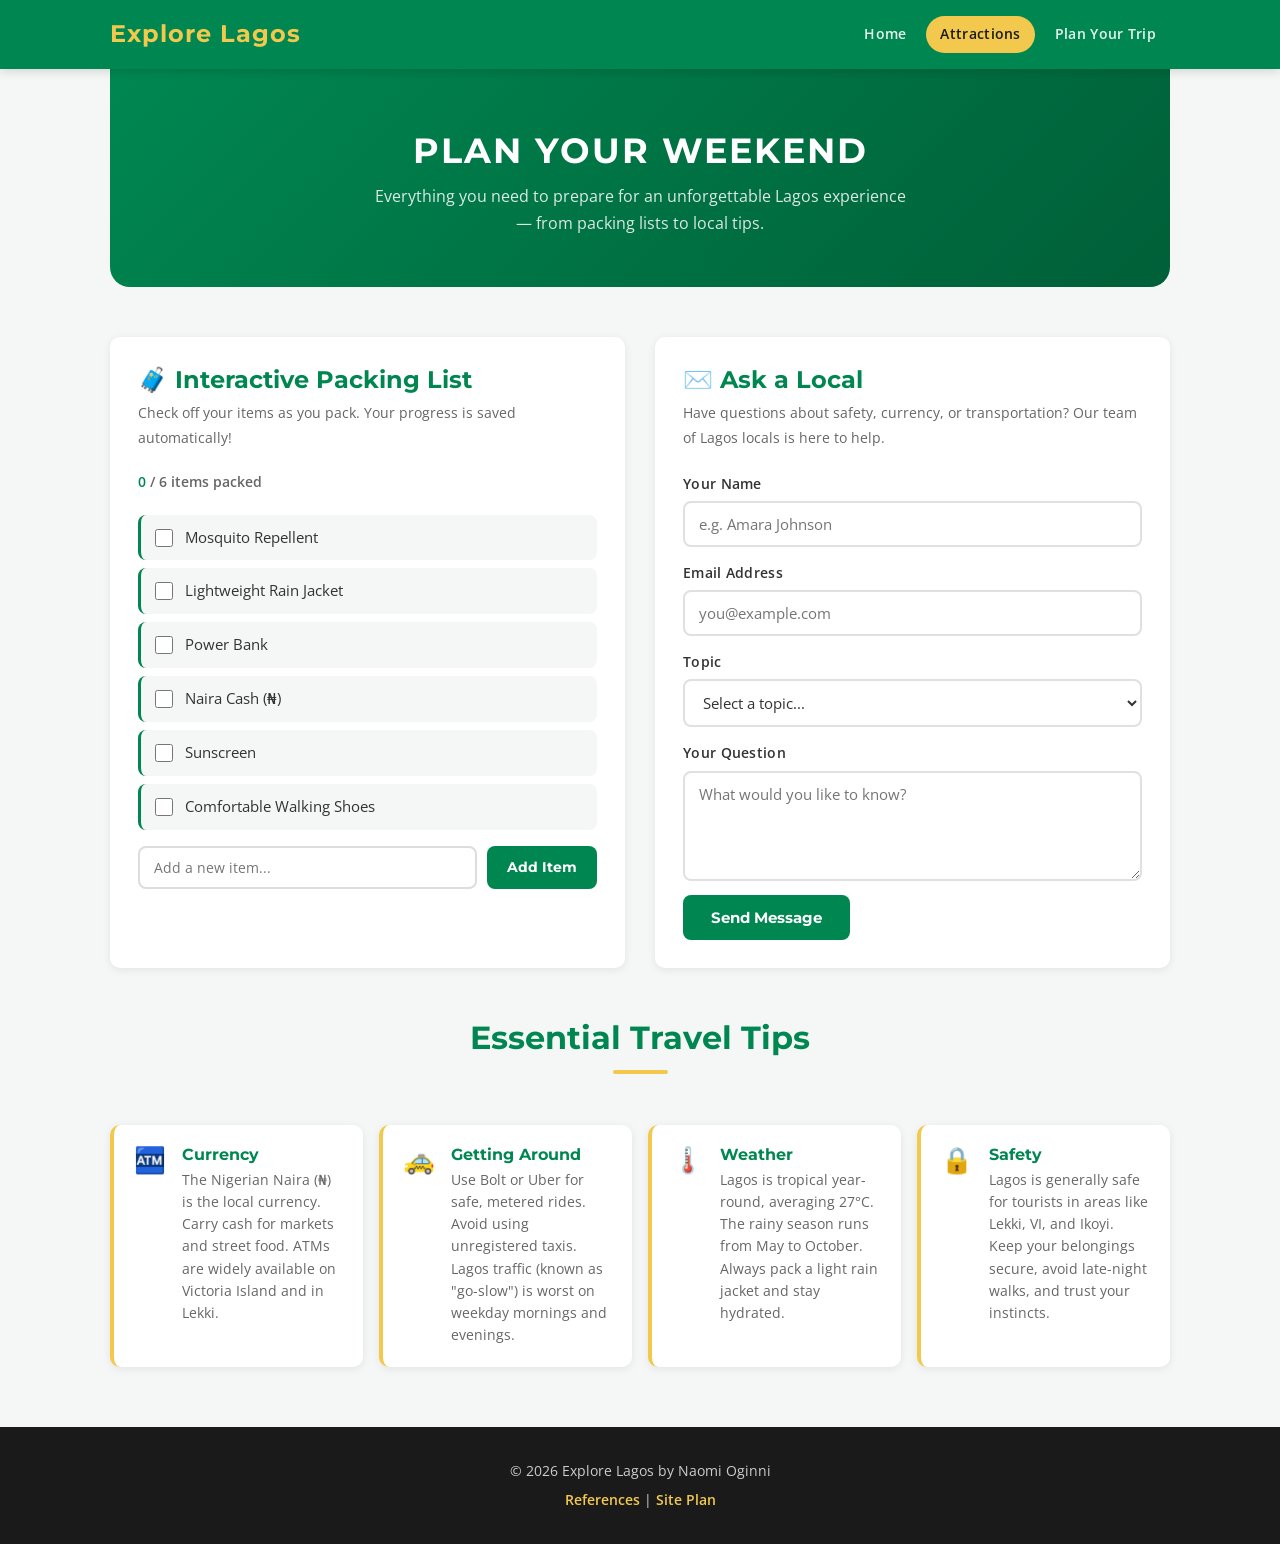
==== attractions.html @ 69f765e3 "project" ====
<!DOCTYPE html>
<html lang="en">
<head>
    <meta charset="UTF-8">
    <meta name="viewport" content="width=device-width, initial-scale=1.0">
    <meta name="description" content="Plan your weekend trip to Lagos, Nigeria. Use our interactive packing list, travel tips, and contact form to prepare your perfect itinerary.">
    <meta name="author" content="Naomi Oginni">
    <title>Explore Lagos | Plan Your Trip</title>
    <link rel="preconnect" href="https://fonts.googleapis.com">
    <link rel="preconnect" href="https://fonts.gstatic.com" crossorigin>
    <link href="https://fonts.googleapis.com/css2?family=Montserrat:wght@700&family=Open+Sans:wght@400;600&display=swap" rel="stylesheet">
    <link rel="stylesheet" href="styles/project.css">
    <script src="scripts/project.js" defer></script>
</head>
<body>

    <a href="#main-content" class="skip-link">Skip to main content</a>

    <header>
        <nav aria-label="Main navigation">
            <div class="logo" aria-label="Explore Lagos">Explore Lagos</div>
            <div class="links">
                <a href="project.html">Home</a>
                <a href="attractions.html">Attractions</a>
                <a href="planning.html">Plan Your Trip</a>
            </div>
        </nav>
    </header>

    <main id="main-content">

        <!-- Page Header -->
        <div class="page-header">
            <h1>Plan Your Weekend</h1>
            <p>Everything you need to prepare for an unforgettable Lagos experience — from packing lists to local tips.</p>
        </div>

        <!-- Packing Widget + Contact Form -->
        <div class="planning-grid">

            <!-- JavaScript Interactive Widget -->
            <section class="js-widget" aria-labelledby="packing-title">
                <h2 id="packing-title">🧳 Interactive Packing List</h2>
                <p>Check off your items as you pack. Your progress is saved automatically!</p>
                <p class="packing-progress" aria-live="polite"><span>0</span> / 0 items packed</p>

                <div id="packing-list" role="list">
                    <!-- JavaScript renders items here -->
                </div>

                <div class="add-item-row">
                    <input 
                        type="text" 
                        id="new-item" 
                        placeholder="Add a new item..."
                        aria-label="New packing list item">
                    <button id="add-btn" type="button">Add Item</button>
                </div>
            </section>

            <!-- Contact Form -->
            <section class="form-container" aria-labelledby="form-title">
                <h2 id="form-title">✉️ Ask a Local</h2>
                <p>Have questions about safety, currency, or transportation? Our team of Lagos locals is here to help.</p>

                <div class="form-success" role="alert" aria-live="polite"></div>

                <form action="#" method="get" novalidate>
                    <label for="name">Your Name</label>
                    <input 
                        type="text" 
                        id="name" 
                        name="name" 
                        placeholder="e.g. Amara Johnson"
                        autocomplete="name"
                        required>

                    <label for="email">Email Address</label>
                    <input 
                        type="email" 
                        id="email" 
                        name="email" 
                        placeholder="you@example.com"
                        autocomplete="email"
                        required>

                    <label for="topic">Topic</label>
                    <select id="topic" name="topic">
                        <option value="">Select a topic...</option>
                        <option value="safety">Safety &amp; Travel Tips</option>
                        <option value="transport">Getting Around Lagos</option>
                        <option value="currency">Currency &amp; Payment</option>
                        <option value="food">Food Recommendations</option>
                        <option value="other">Other</option>
                    </select>

                    <label for="message">Your Question</label>
                    <textarea 
                        id="message" 
                        name="message" 
                        rows="4" 
                        placeholder="What would you like to know?"
                        required></textarea>

                    <button type="submit">Send Message</button>
                </form>
            </section>

        </div>

        <!-- Travel Tips -->
        <section class="tips-section" aria-labelledby="tips-title">
            <h2 class="section-title" id="tips-title">Essential Travel Tips</h2>
            <div class="tips-grid">
                <div class="tip-card">
                    <span class="tip-icon" aria-hidden="true">🏧</span>
                    <div>
                        <h3>Currency</h3>
                        <p>The Nigerian Naira (₦) is the local currency. Carry cash for markets and street food. ATMs are widely available on Victoria Island and in Lekki.</p>
                    </div>
                </div>
                <div class="tip-card">
                    <span class="tip-icon" aria-hidden="true">🚕</span>
                    <div>
                        <h3>Getting Around</h3>
                        <p>Use Bolt or Uber for safe, metered rides. Avoid using unregistered taxis. Lagos traffic (known as "go-slow") is worst on weekday mornings and evenings.</p>
                    </div>
                </div>
                <div class="tip-card">
                    <span class="tip-icon" aria-hidden="true">🌡️</span>
                    <div>
                        <h3>Weather</h3>
                        <p>Lagos is tropical year-round, averaging 27°C. The rainy season runs from May to October. Always pack a light rain jacket and stay hydrated.</p>
                    </div>
                </div>
                <div class="tip-card">
                    <span class="tip-icon" aria-hidden="true">🔒</span>
                    <div>
                        <h3>Safety</h3>
                        <p>Lagos is generally safe for tourists in areas like Lekki, VI, and Ikoyi. Keep your belongings secure, avoid late-night walks, and trust your instincts.</p>
                    </div>
                </div>
            </div>
        </section>

    </main>

    <footer>
        <p>&copy; 2026 Explore Lagos by Naomi Oginni</p>
        <p>
            <a href="references.html">References</a> | 
            <a href="siteplan.html">Site Plan</a>
        </p>
    </footer>

</body>
</html>
---- styles/project.css ----
/* project.css - Explore Lagos */

/* ===========================
   CSS Custom Properties
   =========================== */
:root {
    --primary:   #008751;  /* Nigerian Green */
    --secondary: #F2C94C;  /* Sunny Gold */
    --bg:        #F4F7F6;
    --text:      #333333;
    --card-bg:   #FFFFFF;
    --dark:      #1a1a1a;
    --muted:     #666666;
    --radius:    10px;
    --shadow-sm: 0 2px 8px rgba(0,0,0,0.08);
    --shadow-md: 0 6px 20px rgba(0,0,0,0.12);
    --shadow-lg: 0 12px 35px rgba(0,0,0,0.18);
    --transition: 0.3s ease;
}

/* ===========================
   Reset & Base
   =========================== */
*, *::before, *::after {
    box-sizing: border-box;
    margin: 0;
    padding: 0;
}

html {
    scroll-behavior: smooth;
}

body {
    font-family: 'Open Sans', sans-serif;
    background-color: var(--bg);
    color: var(--text);
    line-height: 1.7;
    font-size: 1rem;
}

img {
    max-width: 100%;
    display: block;
}

h1, h2, h3, h4 {
    font-family: 'Montserrat', sans-serif;
    color: var(--primary);
    line-height: 1.25;
}

a {
    color: var(--primary);
    text-decoration: none;
    transition: color var(--transition);
}

a:focus-visible {
    outline: 3px solid var(--secondary);
    outline-offset: 3px;
    border-radius: 3px;
}

/* ===========================
   Skip Link (Accessibility)
   =========================== */
.skip-link {
    position: absolute;
    top: -100%;
    left: 1rem;
    background: var(--secondary);
    color: var(--dark);
    padding: 0.5rem 1rem;
    border-radius: var(--radius);
    font-weight: 700;
    z-index: 9999;
    transition: top 0.2s;
}

.skip-link:focus {
    top: 1rem;
}

/* ===========================
   Header & Navigation
   =========================== */
header {
    background-color: var(--primary);
    box-shadow: 0 2px 10px rgba(0,0,0,0.15);
    position: sticky;
    top: 0;
    z-index: 100;
}

nav {
    display: flex;
    flex-direction: column;
    align-items: center;
    max-width: 1100px;
    margin: 0 auto;
    padding: 14px 20px;
    gap: 10px;
}

.logo {
    font-family: 'Montserrat', sans-serif;
    font-size: 1.5rem;
    font-weight: 700;
    color: var(--secondary);
    letter-spacing: 1px;
}

.links {
    display: flex;
    gap: 6px;
    flex-wrap: wrap;
    justify-content: center;
}

.links a {
    color: rgba(255,255,255,0.9);
    font-weight: 600;
    font-size: 0.9rem;
    padding: 6px 14px;
    border-radius: 20px;
    transition: background-color var(--transition), color var(--transition);
    letter-spacing: 0.3px;
}

.links a:hover,
.links a.active {
    background-color: var(--secondary);
    color: var(--dark);
}

/* ===========================
   Main Container
   =========================== */
main {
    max-width: 1100px;
    margin: 0 auto;
    padding: 0 20px 60px;
}

/* ===========================
   Hero Section
   =========================== */
@keyframes floatOrb {
    0%, 100% { transform: translateY(0) scale(1); }
    50%       { transform: translateY(-18px) scale(1.04); }
}

@keyframes fadeSlideUp {
    from { opacity: 0; transform: translateY(28px); }
    to   { opacity: 1; transform: translateY(0); }
}

@keyframes shimmer {
    0%   { background-position: -400px 0; }
    100% { background-position: 400px 0; }
}

.hero {
    background: linear-gradient(145deg, #005c36 0%, #008751 40%, #006b42 70%, #004d28 100%);
    color: white;
    text-align: center;
    padding: 110px 20px 100px;
    border-radius: 0 0 24px 24px;
    margin-bottom: 60px;
    position: relative;
    overflow: hidden;
}

/* Decorative floating orbs */
.hero::before {
    content: "";
    position: absolute;
    top: -60px;
    left: -80px;
    width: 320px;
    height: 320px;
    border-radius: 50%;
    background: radial-gradient(circle, rgba(242,201,76,0.18) 0%, transparent 70%);
    animation: floatOrb 7s ease-in-out infinite;
    pointer-events: none;
}

.hero::after {
    content: "";
    position: absolute;
    bottom: -80px;
    right: -60px;
    width: 380px;
    height: 380px;
    border-radius: 50%;
    background: radial-gradient(circle, rgba(242,201,76,0.12) 0%, transparent 70%);
    animation: floatOrb 9s ease-in-out infinite reverse;
    pointer-events: none;
}

/* Subtle diagonal pattern overlay */
.hero-inner {
    position: relative;
    z-index: 2;
    animation: fadeSlideUp 0.8s ease both;
}

/* Gold accent top bar */
.hero-accent-bar {
    display: inline-flex;
    align-items: center;
    gap: 10px;
    background: rgba(242,201,76,0.15);
    border: 1px solid rgba(242,201,76,0.4);
    border-radius: 30px;
    padding: 6px 18px;
    font-size: 0.82rem;
    font-family: 'Montserrat', sans-serif;
    font-weight: 700;
    letter-spacing: 1.5px;
    text-transform: uppercase;
    color: var(--secondary);
    margin-bottom: 22px;
}

.hero-accent-bar::before {
    content: "✦";
    font-size: 0.7rem;
}
.hero-accent-bar::after {
    content: "✦";
    font-size: 0.7rem;
}

.hero h1 {
    color: white;
    font-size: 2.8rem;
    text-transform: uppercase;
    letter-spacing: 5px;
    margin-bottom: 18px;
    text-shadow: 0 3px 12px rgba(0,0,0,0.35);
    line-height: 1.1;
}

/* Shimmer underline on the title */
.hero h1 span {
    display: inline-block;
    background: linear-gradient(
        90deg,
        white 0%,
        var(--secondary) 40%,
        white 60%,
        white 100%
    );
    background-size: 400px 100%;
    -webkit-background-clip: text;
    -webkit-text-fill-color: transparent;
    background-clip: text;
    animation: shimmer 3.5s linear infinite;
}

.hero p {
    font-size: 1.1rem;
    max-width: 560px;
    margin: 0 auto 32px;
    color: rgba(255,255,255,0.85);
    line-height: 1.75;
}

.hero-cta {
    display: inline-block;
    background-color: var(--secondary);
    color: var(--dark);
    font-family: 'Montserrat', sans-serif;
    font-weight: 700;
    font-size: 0.95rem;
    padding: 13px 32px;
    border-radius: 30px;
    letter-spacing: 0.5px;
    transition: transform var(--transition), box-shadow var(--transition);
    box-shadow: 0 4px 15px rgba(242,201,76,0.4);
}

.hero-cta:hover {
    transform: translateY(-2px);
    box-shadow: 0 8px 25px rgba(242,201,76,0.5);
    color: var(--dark);
}

/* ===========================
   Section Titles
   =========================== */
.section-title {
    text-align: center;
    font-size: 2rem;
    margin-bottom: 35px;
    position: relative;
    padding-bottom: 16px;
}

.section-title::after {
    content: "";
    display: block;
    width: 55px;
    height: 4px;
    background-color: var(--secondary);
    margin: 12px auto 0;
    border-radius: 2px;
}

/* ===========================
   Grid & Cards
   =========================== */
.grid {
    display: grid;
    grid-template-columns: 1fr;
    gap: 28px;
}

.card {
    background: var(--card-bg);
    border-radius: var(--radius);
    overflow: hidden;
    box-shadow: var(--shadow-sm);
    transition: transform var(--transition), box-shadow var(--transition);
}

.card:hover {
    transform: translateY(-6px);
    box-shadow: var(--shadow-lg);
}

.card img {
    width: 100%;
    height: 210px;
    object-fit: cover;
}

.card-content {
    padding: 20px 22px 24px;
}

.card-content h3 {
    font-size: 1.1rem;
    margin-bottom: 8px;
}

.card-content p {
    color: var(--muted);
    font-size: 0.93rem;
    line-height: 1.6;
}

/* Attractions page card (no nested card-content) */
.card > h2 {
    padding: 18px 20px 0;
    font-size: 1.15rem;
}

.card > p {
    padding: 10px 20px 22px;
    color: var(--muted);
    font-size: 0.93rem;
}

/* ===========================
   Quick Facts Strip (Home)
   =========================== */
.quick-facts {
    display: grid;
    grid-template-columns: repeat(2, 1fr);
    gap: 16px;
    margin-bottom: 60px;
}

.fact-item {
    background: var(--card-bg);
    border-radius: var(--radius);
    padding: 22px 18px;
    text-align: center;
    box-shadow: var(--shadow-sm);
    border-top: 3px solid var(--secondary);
}

.fact-item .fact-number {
    font-family: 'Montserrat', sans-serif;
    font-size: 2rem;
    font-weight: 700;
    color: var(--primary);
    display: block;
}

.fact-item .fact-label {
    font-size: 0.82rem;
    color: var(--muted);
    margin-top: 4px;
    text-transform: uppercase;
    letter-spacing: 0.5px;
}

/* ===========================
   Info Banner
   =========================== */
.info-banner {
    background: linear-gradient(135deg, var(--primary) 0%, #006640 100%);
    color: white;
    padding: 50px 40px;
    border-radius: var(--radius);
    text-align: center;
    box-shadow: 0 8px 25px rgba(0,135,81,0.3);
    position: relative;
    overflow: hidden;
}

.info-banner::before {
    content: "";
    position: absolute;
    top: -40px;
    right: -40px;
    width: 160px;
    height: 160px;
    border-radius: 50%;
    background: rgba(242,201,76,0.1);
}

.info-banner h2 {
    color: var(--secondary);
    font-size: 1.8rem;
    margin-bottom: 14px;
}

.info-banner p {
    color: rgba(255,255,255,0.88);
    max-width: 600px;
    margin: 0 auto 26px;
    line-height: 1.75;
}

.btn-outline {
    display: inline-block;
    border: 2px solid var(--secondary);
    color: var(--secondary);
    font-family: 'Montserrat', sans-serif;
    font-weight: 700;
    font-size: 0.9rem;
    padding: 11px 28px;
    border-radius: 30px;
    letter-spacing: 0.5px;
    transition: background-color var(--transition), color var(--transition);
}

.btn-outline:hover {
    background-color: var(--secondary);
    color: var(--dark);
}

/* ===========================
   Page Header (inner pages)
   =========================== */
.page-header {
    background: linear-gradient(135deg, var(--primary) 0%, #005f38 100%);
    color: white;
    text-align: center;
    padding: 60px 20px 50px;
    border-radius: 0 0 20px 20px;
    margin-bottom: 50px;
}

.page-header h1 {
    color: white;
    font-size: 2.2rem;
    letter-spacing: 2px;
    text-transform: uppercase;
    margin-bottom: 10px;
}

.page-header p {
    color: rgba(255,255,255,0.85);
    max-width: 540px;
    margin: 0 auto;
}

/* ===========================
   Attractions Page – Badge
   =========================== */
.attraction-badge {
    display: inline-block;
    background-color: var(--secondary);
    color: var(--dark);
    font-size: 0.72rem;
    font-weight: 700;
    font-family: 'Montserrat', sans-serif;
    text-transform: uppercase;
    letter-spacing: 0.8px;
    padding: 3px 10px;
    border-radius: 20px;
    margin: 16px 20px 0;
}

/* ===========================
   Planning Page
   =========================== */
.planning-grid {
    display: grid;
    grid-template-columns: 1fr;
    gap: 30px;
}

/* --- Packing Widget --- */
.js-widget {
    background: var(--card-bg);
    border-radius: var(--radius);
    padding: 28px;
    box-shadow: var(--shadow-sm);
}

.js-widget h2 {
    margin-bottom: 6px;
}

.js-widget > p {
    color: var(--muted);
    font-size: 0.9rem;
    margin-bottom: 20px;
}

#packing-list {
    display: flex;
    flex-direction: column;
    gap: 8px;
    margin-bottom: 16px;
}

.list-item {
    display: flex;
    align-items: center;
    gap: 12px;
    background: var(--bg);
    padding: 10px 14px;
    border-radius: 8px;
    border-left: 3px solid var(--primary);
    transition: background-color var(--transition);
}

.list-item:has(input:checked) {
    border-left-color: #ccc;
    background: #f0f0f0;
}

.list-item input[type="checkbox"] {
    width: 18px;
    height: 18px;
    accent-color: var(--primary);
    cursor: pointer;
    flex-shrink: 0;
}

.list-item span {
    font-size: 0.95rem;
    transition: color var(--transition);
}

.packed {
    text-decoration: line-through;
    color: #aaa;
}

.packing-progress {
    font-size: 0.85rem;
    color: var(--muted);
    margin-bottom: 16px;
    font-weight: 600;
}

.packing-progress span {
    color: var(--primary);
}

.add-item-row {
    display: flex;
    gap: 10px;
    margin-top: 16px;
}

.add-item-row input[type="text"] {
    flex: 1;
    padding: 10px 14px;
    border: 2px solid #ddd;
    border-radius: 8px;
    font-family: 'Open Sans', sans-serif;
    font-size: 0.9rem;
    transition: border-color var(--transition);
}

.add-item-row input[type="text"]:focus {
    outline: none;
    border-color: var(--primary);
}

.add-item-row button,
#add-btn {
    background-color: var(--primary);
    color: white;
    border: none;
    padding: 10px 20px;
    border-radius: 8px;
    font-family: 'Montserrat', sans-serif;
    font-weight: 700;
    font-size: 0.88rem;
    cursor: pointer;
    transition: background-color var(--transition), transform var(--transition);
    white-space: nowrap;
}

.add-item-row button:hover,
#add-btn:hover {
    background-color: #006640;
    transform: translateY(-1px);
}

/* --- Form --- */
.form-container {
    background: var(--card-bg);
    border-radius: var(--radius);
    padding: 28px;
    box-shadow: var(--shadow-sm);
}

.form-container h2 {
    margin-bottom: 6px;
}

.form-container > p {
    color: var(--muted);
    font-size: 0.9rem;
    margin-bottom: 22px;
}

form {
    display: flex;
    flex-direction: column;
    gap: 14px;
}

form label {
    font-size: 0.85rem;
    font-weight: 600;
    color: var(--text);
    margin-bottom: -8px;
    letter-spacing: 0.3px;
}

form input[type="text"],
form input[type="email"],
form textarea,
form select {
    padding: 11px 14px;
    border: 2px solid #e0e0e0;
    border-radius: 8px;
    font-family: 'Open Sans', sans-serif;
    font-size: 0.95rem;
    color: var(--text);
    transition: border-color var(--transition), box-shadow var(--transition);
    background: white;
    width: 100%;
}

form input:focus,
form textarea:focus,
form select:focus {
    outline: none;
    border-color: var(--primary);
    box-shadow: 0 0 0 3px rgba(0,135,81,0.12);
}

form textarea {
    resize: vertical;
    min-height: 110px;
}

form button[type="submit"] {
    background-color: var(--primary);
    color: white;
    border: none;
    padding: 13px 28px;
    border-radius: 8px;
    font-family: 'Montserrat', sans-serif;
    font-weight: 700;
    font-size: 0.95rem;
    cursor: pointer;
    transition: background-color var(--transition), transform var(--transition);
    align-self: flex-start;
}

form button[type="submit"]:hover {
    background-color: #006640;
    transform: translateY(-1px);
}

.form-success {
    background: #e8f5ee;
    border: 1px solid #a8d5b5;
    color: #1a6636;
    padding: 14px 18px;
    border-radius: 8px;
    font-size: 0.9rem;
    display: none;
}

/* ===========================
   Tips Section (Planning)
   =========================== */
.tips-section {
    margin-top: 50px;
}

.tips-grid {
    display: grid;
    grid-template-columns: 1fr;
    gap: 16px;
}

.tip-card {
    background: var(--card-bg);
    border-radius: var(--radius);
    padding: 20px;
    box-shadow: var(--shadow-sm);
    display: flex;
    align-items: flex-start;
    gap: 16px;
    border-left: 4px solid var(--secondary);
}

.tip-icon {
    font-size: 1.6rem;
    flex-shrink: 0;
    line-height: 1;
    margin-top: 2px;
}

.tip-card h3 {
    font-size: 1rem;
    margin-bottom: 4px;
}

.tip-card p {
    font-size: 0.87rem;
    color: var(--muted);
    line-height: 1.6;
}

/* ===========================
   Footer
   =========================== */
footer {
    background-color: var(--dark);
    color: #ccc;
    text-align: center;
    padding: 30px 20px;
    margin-top: 0;
    font-size: 0.9rem;
    line-height: 2;
}

footer a {
    color: var(--secondary);
    font-weight: 600;
}

footer a:hover {
    text-decoration: underline;
}

/* ===========================
   Highlights Section
   =========================== */
.highlights {
    margin-bottom: 60px;
}

/* ===========================
   Responsive – Tablet & Up
   =========================== */
@media (min-width: 600px) {
    .quick-facts {
        grid-template-columns: repeat(4, 1fr);
    }

    .tips-grid {
        grid-template-columns: repeat(2, 1fr);
    }
}

@media (min-width: 768px) {
    nav {
        flex-direction: row;
        justify-content: space-between;
    }

    .hero h1 {
        font-size: 3.5rem;
    }

    .grid {
        grid-template-columns: repeat(3, 1fr);
    }

    .planning-grid {
        grid-template-columns: repeat(2, 1fr);
    }

    .tips-grid {
        grid-template-columns: repeat(2, 1fr);
    }
}

@media (min-width: 1024px) {
    .tips-grid {
        grid-template-columns: repeat(4, 1fr);
    }
}

/* ===========================
   Reduced Motion
   =========================== */
@media (prefers-reduced-motion: reduce) {
    *, *::before, *::after {
        transition: none !important;
        animation: none !important;
    }
    html {
        scroll-behavior: auto;
    }
}
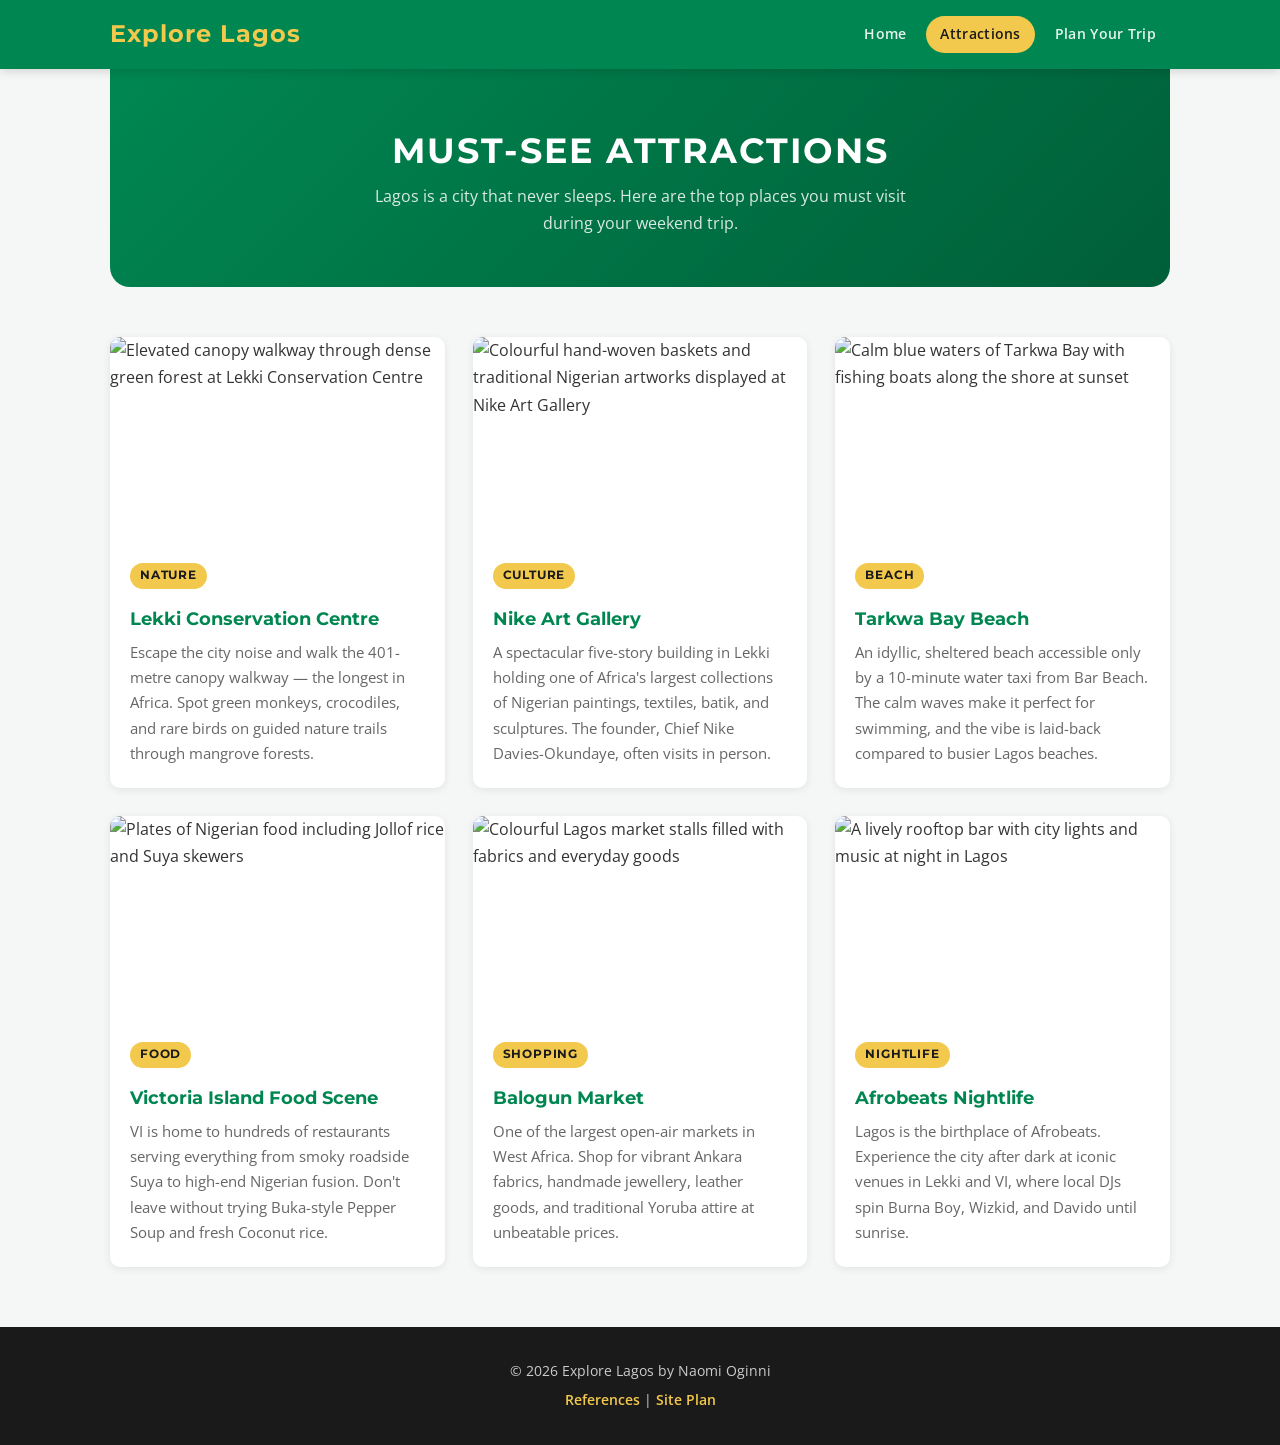
==== commit 477489ed: "Edited" ====
--- a/attractions.html
+++ b/attractions.html
@@ -3,9 +3,9 @@
 <head>
     <meta charset="UTF-8">
     <meta name="viewport" content="width=device-width, initial-scale=1.0">
-    <meta name="description" content="Plan your weekend trip to Lagos, Nigeria. Use our interactive packing list, travel tips, and contact form to prepare your perfect itinerary.">
+    <meta name="description" content="Top tourist attractions and must-see places to visit in Lagos, Nigeria — Lekki Conservation Centre, Nike Art Gallery, Tarkwa Bay, and more.">
     <meta name="author" content="Naomi Oginni">
-    <title>Explore Lagos | Plan Your Trip</title>
+    <title>Explore Lagos | Weekend Travel Guide — Attractions</title>
     <link rel="preconnect" href="https://fonts.googleapis.com">
     <link rel="preconnect" href="https://fonts.gstatic.com" crossorigin>
     <link href="https://fonts.googleapis.com/css2?family=Montserrat:wght@700&family=Open+Sans:wght@400;600&display=swap" rel="stylesheet">
@@ -18,7 +18,7 @@
 
     <header>
         <nav aria-label="Main navigation">
-            <div class="logo" aria-label="Explore Lagos">Explore Lagos</div>
+            <div class="logo" role="img" aria-label="Explore Lagos — Weekend Travel Guide">Explore Lagos</div>
             <div class="links">
                 <a href="project.html">Home</a>
                 <a href="attractions.html">Attractions</a>
@@ -31,115 +31,80 @@
 
         <!-- Page Header -->
         <div class="page-header">
-            <h1>Plan Your Weekend</h1>
-            <p>Everything you need to prepare for an unforgettable Lagos experience — from packing lists to local tips.</p>
+            <h1>Must-See Attractions</h1>
+            <p>Lagos is a city that never sleeps. Here are the top places you must visit during your weekend trip.</p>
         </div>
 
-        <!-- Packing Widget + Contact Form -->
-        <div class="planning-grid">
+        <!-- Attraction Cards -->
+        <section aria-label="Top attractions in Lagos">
+            <div class="grid">
 
-            <!-- JavaScript Interactive Widget -->
-            <section class="js-widget" aria-labelledby="packing-title">
-                <h2 id="packing-title">🧳 Interactive Packing List</h2>
-                <p>Check off your items as you pack. Your progress is saved automatically!</p>
-                <p class="packing-progress" aria-live="polite"><span>0</span> / 0 items packed</p>
+                <article class="card">
+                    <img 
+                        src="https://images.unsplash.com/photo-1618828665011-0abd973f7bb8?auto=format&fit=crop&w=600&q=80" 
+                        alt="Elevated canopy walkway through dense green forest at Lekki Conservation Centre"
+                        loading="lazy"
+                        width="600" height="210">
+                    <span class="attraction-badge">Nature</span>
+                    <h2>Lekki Conservation Centre</h2>
+                    <p>Escape the city noise and walk the 401-metre canopy walkway — the longest in Africa. Spot green monkeys, crocodiles, and rare birds on guided nature trails through mangrove forests.</p>
+                </article>
 
-                <div id="packing-list" role="list">
-                    <!-- JavaScript renders items here -->
-                </div>
+                <article class="card">
+                    <img 
+                        src="https://images.unsplash.com/photo-1596422846543-75c6fc197f07?auto=format&fit=crop&w=600&q=80" 
+                        alt="Colourful hand-woven baskets and traditional Nigerian artworks displayed at Nike Art Gallery"
+                        loading="lazy"
+                        width="600" height="210">
+                    <span class="attraction-badge">Culture</span>
+                    <h2>Nike Art Gallery</h2>
+                    <p>A spectacular five-story building in Lekki holding one of Africa's largest collections of Nigerian paintings, textiles, batik, and sculptures. The founder, Chief Nike Davies-Okundaye, often visits in person.</p>
+                </article>
 
-                <div class="add-item-row">
-                    <input 
-                        type="text" 
-                        id="new-item" 
-                        placeholder="Add a new item..."
-                        aria-label="New packing list item">
-                    <button id="add-btn" type="button">Add Item</button>
-                </div>
-            </section>
+                <article class="card">
+                    <img 
+                        src="https://images.unsplash.com/photo-1588614959060-4d144f28b207?auto=format&fit=crop&w=600&q=80" 
+                        alt="Calm blue waters of Tarkwa Bay with fishing boats along the shore at sunset"
+                        loading="lazy"
+                        width="600" height="210">
+                    <span class="attraction-badge">Beach</span>
+                    <h2>Tarkwa Bay Beach</h2>
+                    <p>An idyllic, sheltered beach accessible only by a 10-minute water taxi from Bar Beach. The calm waves make it perfect for swimming, and the vibe is laid-back compared to busier Lagos beaches.</p>
+                </article>
 
-            <!-- Contact Form -->
-            <section class="form-container" aria-labelledby="form-title">
-                <h2 id="form-title">✉️ Ask a Local</h2>
-                <p>Have questions about safety, currency, or transportation? Our team of Lagos locals is here to help.</p>
+                <article class="card">
+                    <img 
+                        src="https://images.unsplash.com/photo-1555939594-58d7cb561ad1?auto=format&fit=crop&w=600&q=80"
+                        alt="Plates of Nigerian food including Jollof rice and Suya skewers"
+                        loading="lazy"
+                        width="600" height="210">
+                    <span class="attraction-badge">Food</span>
+                    <h2>Victoria Island Food Scene</h2>
+                    <p>VI is home to hundreds of restaurants serving everything from smoky roadside Suya to high-end Nigerian fusion. Don't leave without trying Buka-style Pepper Soup and fresh Coconut rice.</p>
+                </article>
 
-                <div class="form-success" role="alert" aria-live="polite"></div>
+                <article class="card">
+                    <img 
+                        src="https://images.unsplash.com/photo-1519451241324-20b4ea2c4220?auto=format&fit=crop&w=600&q=80"
+                        alt="Colourful Lagos market stalls filled with fabrics and everyday goods"
+                        loading="lazy"
+                        width="600" height="210">
+                    <span class="attraction-badge">Shopping</span>
+                    <h2>Balogun Market</h2>
+                    <p>One of the largest open-air markets in West Africa. Shop for vibrant Ankara fabrics, handmade jewellery, leather goods, and traditional Yoruba attire at unbeatable prices.</p>
+                </article>
 
-                <form action="#" method="get" novalidate>
-                    <label for="name">Your Name</label>
-                    <input 
-                        type="text" 
-                        id="name" 
-                        name="name" 
-                        placeholder="e.g. Amara Johnson"
-                        autocomplete="name"
-                        required>
+                <article class="card">
+                    <img 
+                        src="https://images.unsplash.com/photo-1516450360452-9312f5e86fc7?auto=format&fit=crop&w=600&q=80"
+                        alt="A lively rooftop bar with city lights and music at night in Lagos"
+                        loading="lazy"
+                        width="600" height="210">
+                    <span class="attraction-badge">Nightlife</span>
+                    <h2>Afrobeats Nightlife</h2>
+                    <p>Lagos is the birthplace of Afrobeats. Experience the city after dark at iconic venues in Lekki and VI, where local DJs spin Burna Boy, Wizkid, and Davido until sunrise.</p>
+                </article>
 
-                    <label for="email">Email Address</label>
-                    <input 
-                        type="email" 
-                        id="email" 
-                        name="email" 
-                        placeholder="you@example.com"
-                        autocomplete="email"
-                        required>
-
-                    <label for="topic">Topic</label>
-                    <select id="topic" name="topic">
-                        <option value="">Select a topic...</option>
-                        <option value="safety">Safety &amp; Travel Tips</option>
-                        <option value="transport">Getting Around Lagos</option>
-                        <option value="currency">Currency &amp; Payment</option>
-                        <option value="food">Food Recommendations</option>
-                        <option value="other">Other</option>
-                    </select>
-
-                    <label for="message">Your Question</label>
-                    <textarea 
-                        id="message" 
-                        name="message" 
-                        rows="4" 
-                        placeholder="What would you like to know?"
-                        required></textarea>
-
-                    <button type="submit">Send Message</button>
-                </form>
-            </section>
-
-        </div>
-
-        <!-- Travel Tips -->
-        <section class="tips-section" aria-labelledby="tips-title">
-            <h2 class="section-title" id="tips-title">Essential Travel Tips</h2>
-            <div class="tips-grid">
-                <div class="tip-card">
-                    <span class="tip-icon" aria-hidden="true">🏧</span>
-                    <div>
-                        <h3>Currency</h3>
-                        <p>The Nigerian Naira (₦) is the local currency. Carry cash for markets and street food. ATMs are widely available on Victoria Island and in Lekki.</p>
-                    </div>
-                </div>
-                <div class="tip-card">
-                    <span class="tip-icon" aria-hidden="true">🚕</span>
-                    <div>
-                        <h3>Getting Around</h3>
-                        <p>Use Bolt or Uber for safe, metered rides. Avoid using unregistered taxis. Lagos traffic (known as "go-slow") is worst on weekday mornings and evenings.</p>
-                    </div>
-                </div>
-                <div class="tip-card">
-                    <span class="tip-icon" aria-hidden="true">🌡️</span>
-                    <div>
-                        <h3>Weather</h3>
-                        <p>Lagos is tropical year-round, averaging 27°C. The rainy season runs from May to October. Always pack a light rain jacket and stay hydrated.</p>
-                    </div>
-                </div>
-                <div class="tip-card">
-                    <span class="tip-icon" aria-hidden="true">🔒</span>
-                    <div>
-                        <h3>Safety</h3>
-                        <p>Lagos is generally safe for tourists in areas like Lekki, VI, and Ikoyi. Keep your belongings secure, avoid late-night walks, and trust your instincts.</p>
-                    </div>
-                </div>
             </div>
         </section>
 
@@ -149,7 +114,7 @@
         <p>&copy; 2026 Explore Lagos by Naomi Oginni</p>
         <p>
             <a href="references.html">References</a> | 
-            <a href="siteplan.html">Site Plan</a>
+            <a href="project/siteplan.html">Site Plan</a>
         </p>
     </footer>
 
